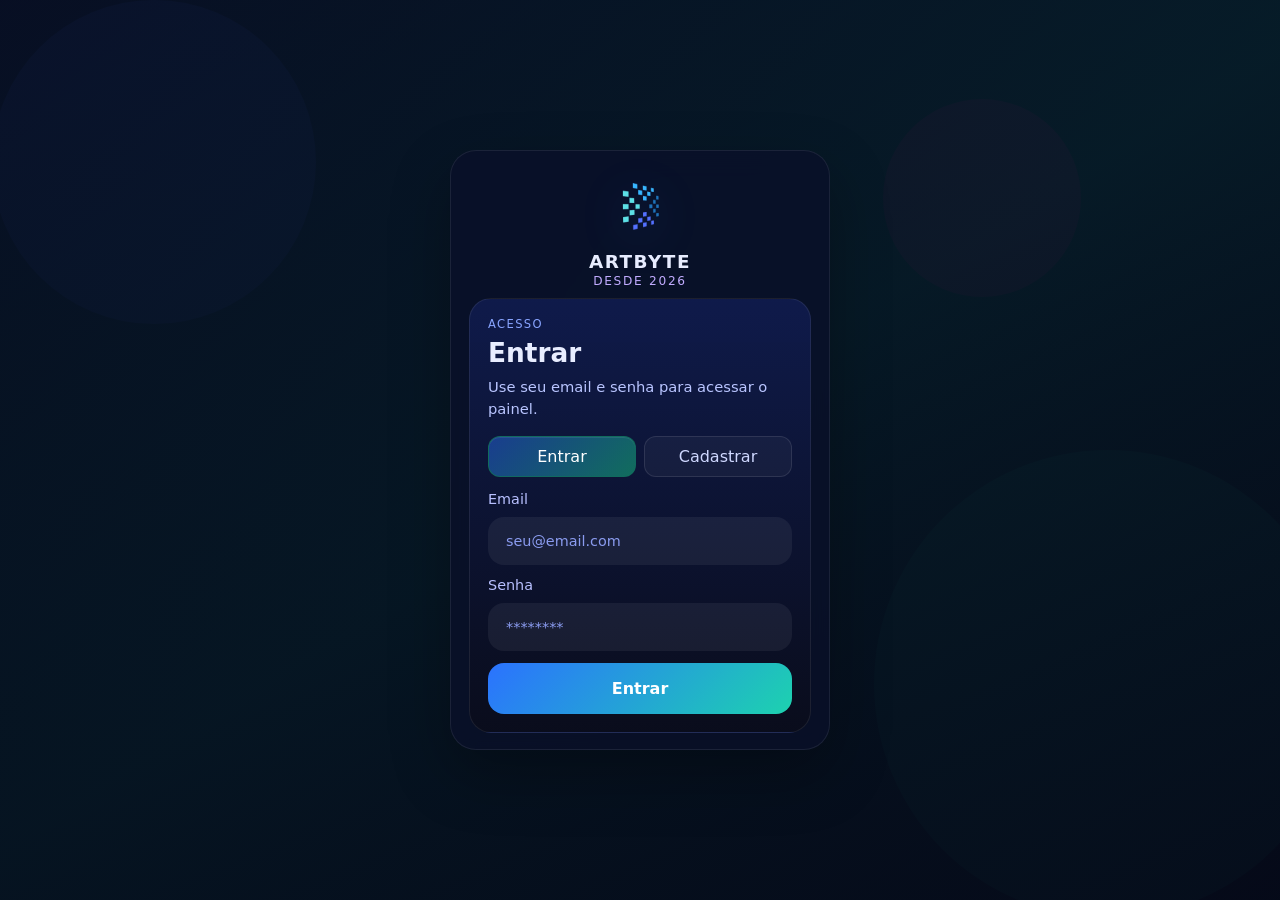
==== site-loja/pages/carrinho.html @ 3f75157d "Organizando e criando mais paginas necessarias" ====
<!DOCTYPE html>
<html lang="pt-BR">
<head>
    <meta charset="UTF-8">
    <meta name="viewport" content="width=device-width, initial-scale=1.0">
    <title>Carrinho | ArtByte Store</title>
    <link rel="stylesheet" href="../css/style.css">
</head>
<body class="store-page">
<div class="store-shell">
    <header class="store-header store-header-wide">
        <div class="store-brand">
            <div class="store-logo"></div>
            <div>
                <p class="tag">Carrinho</p>
                <h1>Seu carrinho</h1>
            </div>
        </div>

        <div class="store-topbar-actions align-end">
            <a class="button-secondary" href="./produtos.html">Continuar comprando</a>
            <button type="button" class="cart-trigger active" onclick="abrirCarrinho()">
                <span class="cart-trigger-icon">Carrinho</span>
                <span id="headerCartCount" class="cart-trigger-badge">0</span>
            </button>

            <div class="user-menu-wrapper">
                <button id="userMenuButton" type="button" class="user-menu-button" onclick="toggleUserMenu()">
                    <span id="userAvatar" class="user-avatar">AB</span>
                    <span class="user-meta">
                        <strong id="userName">Usuario</strong>
                        <small id="userEmail">email@email.com</small>
                    </span>
                </button>

                <div id="userDropdown" class="user-dropdown hidden">
                    <button type="button" onclick="abrirConfiguracoes()">Configuracoes</button>
                    <button type="button" onclick="logout()">Sair</button>
                </div>
            </div>
        </div>
    </header>

    <main class="checkout-layout">
        <section class="card cart-page-list">
            <div class="section-heading">
                <div>
                    <p class="tag">Itens</p>
                    <h2>Revise seu pedido</h2>
                </div>
                <button type="button" class="button-secondary" onclick="esvaziarCarrinho()">Limpar carrinho</button>
            </div>
            <div id="cartPageItems" class="cart-page-items"></div>
            <p id="cartPageEmpty" class="cart-empty hidden">Seu carrinho esta vazio.</p>
        </section>

        <aside class="card checkout-summary">
            <div class="section-heading">
                <div>
                    <p class="tag">Resumo</p>
                    <h2>Pedido</h2>
                </div>
            </div>
            <div class="summary-line">
                <span>Itens</span>
                <strong id="summaryItems">0</strong>
            </div>
            <div class="summary-line">
                <span>Total</span>
                <strong id="summaryTotal">R$ 0,00</strong>
            </div>
            <button type="button" class="button-primary" onclick="irParaPagamento()">Ir para pagamento</button>
        </aside>
    </main>
</div>

<script src="../js/api.js"></script>
<script src="../js/store-common.js"></script>
<script src="../js/carrinho.js"></script>
</body>
</html>
---- site-loja/css/style.css ----
/* Base */
* {
    box-sizing: border-box;
}
html, body {
    margin: 0;
    min-height: 100vh;
    font-family: Inter, system-ui, -apple-system, BlinkMacSystemFont, 'Segoe UI', sans-serif;
    background:
                linear-gradient(rgba(5, 9, 24, 0.78), rgba(5, 9, 24, 0.88)),
                url("data:image/svg+xml,%3Csvg xmlns='http://www.w3.org/2000/svg' width='1600' height='1000' viewBox='0 0 1600 1000'%3E%3Cdefs%3E%3ClinearGradient id='g' x1='0' y1='0' x2='1' y2='1'%3E%3Cstop offset='0%25' stop-color='%2310204b'/%3E%3Cstop offset='50%25' stop-color='%230b5f61'/%3E%3Cstop offset='100%25' stop-color='%23070918'/%3E%3C/linearGradient%3E%3C/defs%3E%3Crect width='1600' height='1000' fill='url(%23g)'/%3E%3Ccircle cx='260' cy='180' r='180' fill='rgba(67,113,255,0.18)'/%3E%3Ccircle cx='1320' cy='760' r='260' fill='rgba(29,210,175,0.16)'/%3E%3Ccircle cx='1180' cy='220' r='110' fill='rgba(255,62,184,0.14)'/%3E%3C/svg%3E") center/cover no-repeat,
                #070b1a;
    color: #e8edff;
}
body {
    overflow-x: hidden;
}
img {
    max-width: 100%;
}
button, input {
    font: inherit;
}
a {
    color: inherit;
    text-decoration: none;
}

.login-page {
    min-height: 100vh;
    display: grid;
    place-items: center;
    padding: 6px 10px;
    overflow: hidden;
}
.login-container {
    width: min(380px, 100%);
    backdrop-filter: blur(14px);
    background: rgba(10, 16, 42, 0.78);
    border: 1px solid rgba(255, 255, 255, 0.08);
    border-radius: 26px;
    box-shadow: 0 24px 60px rgba(0, 0, 0, 0.28);
    padding: 16px 18px;
}
.brand-bar {
    display: flex;
    flex-direction: column;
    align-items: center;
    text-align: center;
    gap: 6px;
    margin-bottom: 10px;
}
.brand-bar .logo {
    width: 78px;
    height: 78px;
    border-radius: 18px;
    flex-shrink: 0;
    background: url("../assets/Logo-transparent.png") center/contain no-repeat;
    filter: drop-shadow(0 10px 24px rgba(44, 114, 255, 0.22));
}
.brand-copy {
    max-width: 100%;
}
.brand-bar strong {
    display: block;
    font-size: 1.15rem;
    letter-spacing: 0.08em;
}
.brand-subtitle {
    margin: 2px 0 0;
    color: #c1acff;
    text-transform: uppercase;
    font-size: 0.76rem;
    letter-spacing: 0.14em;
}
.login-card {
    width: 100%;
    background: rgba(255, 255, 255, 0.05);
    border: 1px solid rgba(255, 255, 255, 0.08);
    border-radius: 22px;
    padding: 18px;
}
.login-card .card-header {
    margin-bottom: 16px;
}
.auth-tabs {
    display: grid;
    grid-template-columns: 1fr 1fr;
    gap: 8px;
    margin-bottom: 14px;
}
.auth-tab {
    min-width: 0;
    width: 100%;
    padding: 10px 12px;
    border-radius: 12px;
    border: 1px solid rgba(255, 255, 255, 0.1);
    background: rgba(255, 255, 255, 0.04);
    color: #cfd8ff;
    cursor: pointer;
    transition: background 0.2s ease, border-color 0.2s ease, transform 0.2s ease;
}
.auth-tab.active {
    background: linear-gradient(135deg, #193d8f, #116d5d);
    color: #fff;
    border-color: rgba(17, 109, 93, 0.9);
    box-shadow: inset 0 1px 0 rgba(255, 255, 255, 0.08);
}
.auth-tab:hover {
    transform: translateY(-1px);
}
.hidden-auth-form {
    display: none;
}
.login-card .tag {
    margin: 0 0 6px;
    color: #88a4ff;
    font-size: 0.72rem;
    letter-spacing: 0.12em;
    text-transform: uppercase;
}
.login-card h1 {
    margin: 0;
    font-size: 1.65rem;
}
.card-note {
    margin: 8px 0 0;
    color: #b9c5ff;
    line-height: 1.5;
    font-size: 0.92rem;
}
.login-card label {
    display: grid;
    gap: 8px;
    margin-bottom: 12px;
    color: #d7e0ff;
    font-size: 0.85rem;
}
.login-card input {
    width: 100%;
    min-width: 0;
    padding: 13px 15px;
    background: rgba(255, 255, 255, 0.06);
    border: 1px solid rgba(255, 255, 255, 0.12);
    border-radius: 14px;
    color: #f4f7ff;
}
.login-card input::placeholder {
    color: #8b9fe6;
}
.login-card form button {
    width: 100%;
    min-width: 0;
    padding: 13px 15px;
    border-radius: 14px;
    border: none;
    background: linear-gradient(135deg, #2b72ff, #1dd2af);
    color: #fff;
    font-weight: 700;
    cursor: pointer;
    transition: transform 0.2s ease, filter 0.2s ease;
}
.login-card form button:hover {
    transform: translateY(-1px);
    filter: brightness(1.05);
}

@media (max-width: 520px) {
    .login-container {
        padding: 12px 14px;
    }
    .brand-bar {
        margin-bottom: 8px;
    }
    .login-card {
        padding: 14px;
    }
}
.brand {
    display: flex;
    align-items: center;
    gap: 14px;
    margin-bottom: 36px;
}
.logo {
    width: 46px;
    height: 46px;
    border-radius: 16px;
    background: linear-gradient(135deg, #1dd2af, #2b72ff);
    display: flex;
    align-items: center;
    justify-content: center;
    font-size: 1.3rem;
    font-weight: 700;
    color: #fff;
}
.brand strong {
    display: block;
    font-size: 1.05rem;
}
.brand small {
    color: #8b97c1;
}
nav {
    display: flex;
    flex-direction: column;
    gap: 8px;
}
.nav-item {
    display: block;
    padding: 14px 16px;
    border-radius: 16px;
    color: #b7c0ff;
    transition: background 0.2s ease, color 0.2s ease;
}
.nav-item:hover,
.nav-item.active {
    background: rgba(255, 255, 255, 0.06);
    color: #ffffff;
}
.bottom-note {
    margin-top: auto;
    font-size: 0.88rem;
    color: #7d8ad1;
}
.content {
    padding: 32px 40px;
}
.topbar {
    display: flex;
    align-items: center;
    justify-content: space-between;
    gap: 16px;
    margin-bottom: 30px;
}
.topbar .tag {
    margin: 0 0 8px;
    color: #8d9afe;
    letter-spacing: 0.08em;
    text-transform: uppercase;
    font-size: 0.8rem;
}
.topbar h1 {
    margin: 0;
    font-size: 2.3rem;
    line-height: 1.05;
}
.header-actions {
    display: flex;
    flex-wrap: wrap;
    gap: 10px;
}
.pill {
    padding: 12px 16px;
    border-radius: 14px;
    background: rgba(255, 255, 255, 0.06);
    color: #c8d0ff;
    font-size: 0.9rem;
}
.dashboard-grid {
    display: grid;
    grid-template-columns: minmax(0, 1.4fr) minmax(0, 0.9fr);
    gap: 24px;
    margin-bottom: 24px;
}
.cards-row {
    display: grid;
    grid-template-columns: repeat(2, minmax(0, 1fr));
    gap: 24px;
}
.card {
    background: rgba(255, 255, 255, 0.04);
    border: 1px solid rgba(255, 255, 255, 0.08);
    border-radius: 30px;
    padding: 28px;
    box-shadow: 0 30px 45px rgba(0, 0, 0, 0.18);
}
.card-header {
    margin-bottom: 18px;
}
.card h2 {
    margin: 0;
    font-size: 1.35rem;
}
.user-card {
    display: flex;
    align-items: center;
    gap: 16px;
}
.avatar {
    width: 72px;
    height: 72px;
    border-radius: 22px;
    display: grid;
    place-items: center;
    color: #fff;
    font-size: 1.7rem;
    background: linear-gradient(135deg, #2b72ff, #1dd2af);
}
.user-card small {
    display: block;
    color: #8da1ff;
    margin-bottom: 6px;
}
.user-card strong {
    color: #fff;
    font-size: 1.5rem;
}
.stats-grid {
    display: grid;
    grid-template-columns: repeat(2, minmax(0, 1fr));
    gap: 16px;
    margin-top: 24px;
}
.stat {
    padding: 20px;
    background: rgba(255, 255, 255, 0.05);
    border: 1px solid rgba(255, 255, 255, 0.08);
    border-radius: 22px;
}
.stat strong {
    display: block;
    margin-bottom: 8px;
    font-size: 1.9rem;
    color: #fff;
}
.stat span {
    color: #aeb8ff;
}
.login-card {
    background: linear-gradient(180deg, rgba(16, 28, 77, 0.94), rgba(10, 13, 28, 0.96));
}
.login-card .tag {
    margin: 0 0 6px;
}
.login-card input,
.login-card form button {
    width: 100%;
    border: none;
    border-radius: 16px;
    padding: 16px 18px;
    background: rgba(255, 255, 255, 0.06);
    color: #ecf2ff;
}
.login-card label {
    display: grid;
    gap: 10px;
    font-size: 0.9rem;
    color: #b8c0ff;
}
.login-card input::placeholder {
    color: #8a9bef;
}
.login-card form button {
    background: linear-gradient(135deg, #2b72ff, #1dd2af);
    color: #fff;
    font-weight: 700;
    cursor: pointer;
    transition: transform 0.2s ease, filter 0.2s ease;
}
.login-card form button:hover {
    transform: translateY(-1px);
    filter: brightness(1.05);
}
.small-card .tag {
    margin-bottom: 14px;
}
.small-card .card-text {
    margin: 0;
    color: #bac5ff;
    line-height: 1.7;
}
.products-page {
    padding: 32px;
}
.products-header {
    display: flex;
    justify-content: space-between;
    align-items: flex-start;
    gap: 20px;
    margin-bottom: 28px;
}
.products-header .tag {
    margin-bottom: 10px;
}
.products-header h1 {
    margin: 0;
    font-size: 2.1rem;
}
.subtitle {
    margin: 10px 0 0;
    color: #adb4ff;
}
.button-back {
    display: inline-flex;
    align-items: center;
    gap: 10px;
    padding: 14px 18px;
    border-radius: 16px;
    background: rgba(255, 255, 255, 0.06);
    color: #e8edff;
    border: 1px solid rgba(255, 255, 255, 0.08);
}
.product-card {
    padding: 28px;
    display: grid;
    gap: 24px;
}
.product-panel {
    display: flex;
    justify-content: space-between;
    align-items: center;
    gap: 16px;
}
.product-form {
    display: grid;
    gap: 16px;
    background: rgba(255, 255, 255, 0.04);
    padding: 22px;
    border-radius: 22px;
    border: 1px solid rgba(255, 255, 255, 0.08);
}
.product-form.hidden {
    display: none;
}
.product-form.add-mode {
    border-color: rgba(29, 210, 175, 0.7);
    box-shadow: 0 20px 40px rgba(29, 210, 175, 0.14);
}
.product-form.edit-mode {
    border-color: rgba(255, 79, 123, 0.7);
    background: rgba(255, 79, 123, 0.08);
    box-shadow: 0 20px 40px rgba(255, 79, 123, 0.14);
}
.product-form label {
    display: grid;
    gap: 10px;
    color: #d9e1ff;
}
.product-form input {
    width: 100%;
    padding: 14px 16px;
    border-radius: 16px;
    border: 1px solid rgba(255, 255, 255, 0.1);
    background: rgba(255, 255, 255, 0.05);
    color: #eef2ff;
}
.product-form input::placeholder {
    color: #8f9efb;
}
.form-actions {
    display: flex;
    gap: 12px;
    flex-wrap: wrap;
}
.button-primary,
.button-secondary,
.button-danger {
    border: none;
    border-radius: 16px;
    padding: 14px 22px;
    cursor: pointer;
    font-weight: 700;
}
.button-primary {
    background: linear-gradient(135deg, #2b72ff, #1dd2af);
    color: #fff;
}
.button-secondary {
    background: rgba(255, 255, 255, 0.07);
    color: #d7e0ff;
}
.button-danger {
    background: #ff4f7b;
    color: #fff;
}
.button-secondary.small,
.button-danger.small {
    padding: 10px 16px;
    font-size: 0.85rem;
}
.product-list {
    list-style: none;
    padding: 0;
    margin: 0;
    display: grid;
    gap: 14px;
}
.product-item {
    padding: 18px 20px;
    background: rgba(255, 255, 255, 0.04);
    border: 1px solid rgba(255, 255, 255, 0.08);
    border-radius: 20px;
    display: flex;
    justify-content: space-between;
    align-items: center;
    gap: 16px;
    flex-wrap: wrap;
}
.product-info {
    display: grid;
    gap: 8px;
}
.product-right {
    display: flex;
    align-items: center;
    gap: 16px;
    flex-wrap: wrap;
}
.product-item strong {
    color: #fff;
}
.product-item span {
    color: #9db0ff;
}
.product-actions {
    display: flex;
    gap: 10px;
    flex-wrap: wrap;
}

.toast {
    position: fixed;
    top: 24px;
    right: 24px;
    max-width: min(360px, calc(100% - 48px));
    padding: 16px 20px;
    border-radius: 18px;
    border: 1px solid rgba(255, 255, 255, 0.12);
    background: rgba(10, 16, 42, 0.96);
    color: #edf2ff;
    box-shadow: 0 24px 60px rgba(0, 0, 0, 0.28);
    opacity: 0;
    transform: translateY(-10px);
    transition: opacity 0.25s ease, transform 0.25s ease;
    z-index: 1000;
}

.toast.hidden {
    display: none;
}

.toast.visible {
    opacity: 1;
    transform: translateY(0);
}

.toast.success {
    border-color: rgba(29, 210, 175, 0.75);
    background: rgba(12, 35, 60, 0.96);
}

.toast.error {
    border-color: rgba(255, 79, 123, 0.85);
    background: rgba(55, 0, 20, 0.95);
}

@media (max-width: 700px) {
    .app-shell {
        grid-template-columns: 1fr;
    }
    .dashboard-grid,
    .cards-row {
        grid-template-columns: 1fr;
    }
    .content {
        padding: 24px;
    }
}

@media (max-width: 700px) {
    .sidebar {
        display: none;
    }
    .products-page,
    .content {
        padding: 18px;
    }
    .products-header {
        flex-direction: column;
        align-items: stretch;
    }
}

.store-page {
    min-height: 100vh;
    background:
            linear-gradient(rgba(7, 10, 24, 0.92), rgba(7, 10, 24, 0.96)),
            radial-gradient(circle at top left, rgba(40, 114, 255, 0.16), transparent 24%),
            #070b1a;
}

.store-shell {
    padding: 24px;
}

.store-header {
    display: grid;
    grid-template-columns: 240px minmax(0, 1fr) auto;
    align-items: center;
    gap: 18px;
    margin-bottom: 24px;
}

.store-brand {
    display: flex;
    align-items: center;
    gap: 14px;
}

.store-logo {
    width: 58px;
    height: 58px;
    background: url("../assets/Logo-transparent.png") center/contain no-repeat;
    filter: drop-shadow(0 10px 24px rgba(44, 114, 255, 0.22));
}

.store-brand h1 {
    margin: 0;
    font-size: 1.7rem;
}

.store-search input {
    width: 100%;
    padding: 15px 18px;
    border-radius: 18px;
    border: 1px solid rgba(255, 255, 255, 0.08);
    background: rgba(255, 255, 255, 0.06);
    color: #eef2ff;
}

.store-actions {
    display: flex;
    gap: 12px;
    align-items: center;
}

.store-layout {
    display: grid;
    grid-template-columns: minmax(0, 1fr) 340px;
    gap: 24px;
    align-items: start;
}

.store-main {
    display: grid;
    gap: 20px;
}

.admin-panel.hidden {
    display: none;
}

.admin-panel-header {
    display: flex;
    justify-content: space-between;
    gap: 16px;
    align-items: start;
    margin-bottom: 16px;
}

.catalog-section {
    display: grid;
    gap: 16px;
}

.catalog-toolbar {
    display: flex;
    align-items: end;
    justify-content: space-between;
    gap: 16px;
}

.catalog-toolbar h2 {
    margin: 4px 0 0;
    font-size: 1.8rem;
}

.catalog-info {
    margin: 0;
    color: #aeb8ff;
}

.catalog-empty.hidden {
    display: none;
}

.catalog-grid {
    display: grid;
    grid-template-columns: repeat(auto-fill, minmax(220px, 1fr));
    gap: 18px;
}

.product-market-card {
    background: rgba(255, 255, 255, 0.05);
    border: 1px solid rgba(255, 255, 255, 0.08);
    border-radius: 24px;
    overflow: hidden;
    box-shadow: 0 20px 40px rgba(0, 0, 0, 0.18);
}

.product-market-image {
    width: 100%;
    height: 210px;
    object-fit: cover;
    background: rgba(255, 255, 255, 0.04);
}

.product-market-body {
    padding: 16px;
    display: grid;
    gap: 12px;
}

.product-market-body h3 {
    margin: 0;
    font-size: 1.05rem;
    min-height: 2.8em;
}

.product-market-stock {
    margin: 0;
    color: #aeb8ff;
    font-size: 0.92rem;
}

.product-market-price {
    font-size: 1.35rem;
    color: #ffffff;
}

.product-market-actions {
    display: grid;
    gap: 10px;
}

.cart-sidebar {
    position: sticky;
    top: 24px;
}

.cart-card {
    display: grid;
    gap: 18px;
}

.cart-header {
    display: flex;
    justify-content: space-between;
    gap: 12px;
    align-items: start;
}

.cart-header h2 {
    margin: 4px 0 0;
}

.cart-badge {
    min-width: 34px;
    height: 34px;
    border-radius: 999px;
    display: grid;
    place-items: center;
    background: linear-gradient(135deg, #2b72ff, #1dd2af);
    color: #fff;
    font-weight: 700;
}

.cart-items {
    display: grid;
    gap: 14px;
}

.cart-item {
    display: grid;
    grid-template-columns: 68px minmax(0, 1fr);
    gap: 12px;
    align-items: start;
}

.cart-item-image {
    width: 68px;
    height: 68px;
    border-radius: 16px;
    object-fit: cover;
}

.cart-item-info {
    display: grid;
    gap: 6px;
}

.cart-item-info strong {
    font-size: 0.95rem;
}

.cart-item-info span {
    color: #b7c0ff;
}

.cart-item-controls {
    display: flex;
    align-items: center;
    gap: 8px;
    flex-wrap: wrap;
}

.cart-empty {
    margin: 0;
    color: #aeb8ff;
}

.cart-footer {
    display: grid;
    gap: 12px;
}

.cart-total-line {
    display: flex;
    justify-content: space-between;
    align-items: center;
    color: #dce4ff;
}

@media (max-width: 980px) {
    .store-header {
        grid-template-columns: 1fr;
    }

    .store-layout {
        grid-template-columns: 1fr;
    }

    .cart-sidebar {
        position: static;
    }
}
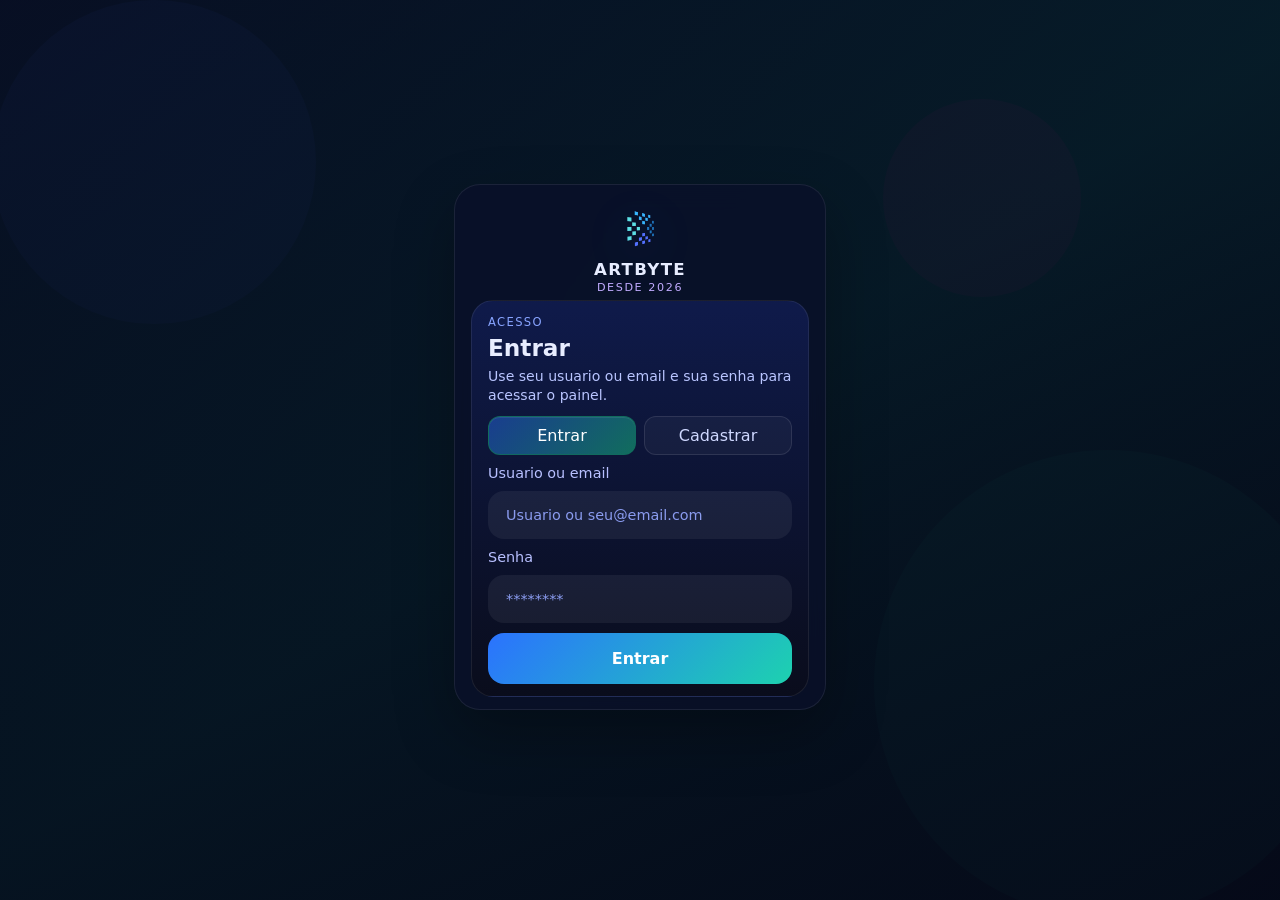
==== commit 85a5da33: "Colocando Logo nas paginas" ====
--- a/site-loja/pages/carrinho.html
+++ b/site-loja/pages/carrinho.html
@@ -4,6 +4,7 @@
     <meta charset="UTF-8">
     <meta name="viewport" content="width=device-width, initial-scale=1.0">
     <title>Carrinho | ArtByte Store</title>
+    <link rel="icon" type="image/x-icon" href="/site-loja/assets/Logo-transparent.png">
     <link rel="stylesheet" href="../css/style.css">
 </head>
 <body class="store-page">
--- a/site-loja/css/style.css
+++ b/site-loja/css/style.css
@@ -15,6 +15,9 @@
 body {
     overflow-x: hidden;
 }
+.hidden {
+    display: none !important;
+}
 img {
     max-width: 100%;
 }
@@ -30,30 +33,30 @@
     min-height: 100vh;
     display: grid;
     place-items: center;
-    padding: 6px 10px;
+    padding: 2px 10px 8px;
     overflow: hidden;
 }
 .login-container {
-    width: min(380px, 100%);
+    width: min(372px, 100%);
     backdrop-filter: blur(14px);
     background: rgba(10, 16, 42, 0.78);
     border: 1px solid rgba(255, 255, 255, 0.08);
     border-radius: 26px;
     box-shadow: 0 24px 60px rgba(0, 0, 0, 0.28);
-    padding: 16px 18px;
+    padding: 14px 16px 12px;
 }
 .brand-bar {
     display: flex;
     flex-direction: column;
     align-items: center;
     text-align: center;
-    gap: 6px;
-    margin-bottom: 10px;
+    gap: 4px;
+    margin-bottom: 6px;
 }
 .brand-bar .logo {
-    width: 78px;
-    height: 78px;
-    border-radius: 18px;
+    width: 58px;
+    height: 58px;
+    border-radius: 16px;
     flex-shrink: 0;
     background: url("../assets/Logo-transparent.png") center/contain no-repeat;
     filter: drop-shadow(0 10px 24px rgba(44, 114, 255, 0.22));
@@ -63,14 +66,15 @@
 }
 .brand-bar strong {
     display: block;
-    font-size: 1.15rem;
+    font-size: 1.04rem;
     letter-spacing: 0.08em;
+    line-height: 1.1;
 }
 .brand-subtitle {
     margin: 2px 0 0;
     color: #c1acff;
     text-transform: uppercase;
-    font-size: 0.76rem;
+    font-size: 0.7rem;
     letter-spacing: 0.14em;
 }
 .login-card {
@@ -78,21 +82,21 @@
     background: rgba(255, 255, 255, 0.05);
     border: 1px solid rgba(255, 255, 255, 0.08);
     border-radius: 22px;
-    padding: 18px;
+    padding: 14px 16px 12px;
 }
 .login-card .card-header {
-    margin-bottom: 16px;
+    margin-bottom: 10px;
 }
 .auth-tabs {
     display: grid;
     grid-template-columns: 1fr 1fr;
     gap: 8px;
-    margin-bottom: 14px;
+    margin-bottom: 10px;
 }
 .auth-tab {
     min-width: 0;
     width: 100%;
-    padding: 10px 12px;
+    padding: 9px 12px;
     border-radius: 12px;
     border: 1px solid rgba(255, 255, 255, 0.1);
     background: rgba(255, 255, 255, 0.04);
@@ -113,33 +117,34 @@
     display: none;
 }
 .login-card .tag {
-    margin: 0 0 6px;
+    margin: 0 0 4px;
     color: #88a4ff;
     font-size: 0.72rem;
     letter-spacing: 0.12em;
     text-transform: uppercase;
 }
 .login-card h1 {
-    margin: 0;
-    font-size: 1.65rem;
+    margin: 0 0 2px;
+    font-size: 1.45rem;
+    line-height: 1.1;
 }
 .card-note {
-    margin: 8px 0 0;
+    margin: 6px 0 0;
     color: #b9c5ff;
-    line-height: 1.5;
-    font-size: 0.92rem;
+    line-height: 1.4;
+    font-size: 0.88rem;
 }
 .login-card label {
     display: grid;
-    gap: 8px;
-    margin-bottom: 12px;
+    gap: 6px;
+    margin-bottom: 10px;
     color: #d7e0ff;
-    font-size: 0.85rem;
+    font-size: 0.82rem;
 }
 .login-card input {
     width: 100%;
     min-width: 0;
-    padding: 13px 15px;
+    padding: 11px 14px;
     background: rgba(255, 255, 255, 0.06);
     border: 1px solid rgba(255, 255, 255, 0.12);
     border-radius: 14px;
@@ -151,7 +156,7 @@
 .login-card form button {
     width: 100%;
     min-width: 0;
-    padding: 13px 15px;
+    padding: 11px 15px;
     border-radius: 14px;
     border: none;
     background: linear-gradient(135deg, #2b72ff, #1dd2af);
@@ -167,13 +172,14 @@
 
 @media (max-width: 520px) {
     .login-container {
+        width: min(360px, 100%);
         padding: 12px 14px;
     }
     .brand-bar {
-        margin-bottom: 8px;
+        margin-bottom: 10px;
     }
     .login-card {
-        padding: 14px;
+        padding: 13px;
     }
 }
 .brand {
@@ -590,6 +596,14 @@
             #070b1a;
 }
 
+.admin-view.store-page {
+    background:
+            linear-gradient(rgba(5, 12, 28, 0.94), rgba(7, 19, 32, 0.97)),
+            radial-gradient(circle at top left, rgba(36, 178, 255, 0.18), transparent 26%),
+            radial-gradient(circle at bottom right, rgba(29, 210, 175, 0.14), transparent 24%),
+            #06111f;
+}
+
 .store-shell {
     padding: 24px;
 }
@@ -609,15 +623,20 @@
 }
 
 .store-logo {
-    width: 58px;
-    height: 58px;
+    width: 76px;
+    height: 76px;
     background: url("../assets/Logo-transparent.png") center/contain no-repeat;
     filter: drop-shadow(0 10px 24px rgba(44, 114, 255, 0.22));
+    flex-shrink: 0;
 }
 
 .store-brand h1 {
     margin: 0;
-    font-size: 1.7rem;
+    font-size: 1.85rem;
+}
+
+.admin-view .store-brand h1 {
+    letter-spacing: 0.02em;
 }
 
 .store-search input {
@@ -835,3 +854,808 @@
         position: static;
     }
 }
+
+.store-header-wide {
+    grid-template-columns: 240px minmax(0, 1fr) auto;
+}
+
+.store-layout-single {
+    display: block;
+}
+
+.store-catalog-layout {
+    display: grid;
+    grid-template-columns: 280px minmax(0, 1fr);
+    gap: 24px;
+    align-items: start;
+}
+
+.store-topbar-actions {
+    display: flex;
+    align-items: center;
+    gap: 14px;
+    justify-content: flex-end;
+}
+
+.store-topbar-actions.align-end {
+    justify-content: flex-end;
+}
+
+.cart-trigger {
+    border: 1px solid rgba(255, 255, 255, 0.08);
+    background: rgba(255, 255, 255, 0.06);
+    color: #eef2ff;
+    border-radius: 18px;
+    padding: 12px 16px;
+    display: inline-flex;
+    align-items: center;
+    gap: 10px;
+    cursor: pointer;
+    transition: transform 0.2s ease, border-color 0.2s ease;
+}
+
+.cart-trigger:hover,
+.cart-trigger.active {
+    transform: translateY(-1px);
+    border-color: rgba(43, 114, 255, 0.45);
+}
+
+.cart-trigger-icon {
+    font-weight: 600;
+}
+
+.cart-trigger-badge {
+    min-width: 26px;
+    height: 26px;
+    border-radius: 999px;
+    display: grid;
+    place-items: center;
+    background: linear-gradient(135deg, #2b72ff, #1dd2af);
+    color: #fff;
+    font-size: 0.85rem;
+    font-weight: 700;
+    padding: 0 8px;
+}
+
+.user-menu-wrapper {
+    position: relative;
+}
+
+.user-menu-button {
+    display: flex;
+    align-items: center;
+    gap: 12px;
+    padding: 10px 14px;
+    border-radius: 20px;
+    border: 1px solid rgba(255, 255, 255, 0.08);
+    background: rgba(255, 255, 255, 0.06);
+    color: #eef2ff;
+    cursor: pointer;
+    min-width: 220px;
+}
+
+.user-avatar {
+    width: 44px;
+    height: 44px;
+    border-radius: 50%;
+    display: grid;
+    place-items: center;
+    background: linear-gradient(135deg, #2b72ff, #1dd2af);
+    color: #fff;
+    font-weight: 700;
+    overflow: hidden;
+}
+
+.user-avatar img {
+    width: 100%;
+    height: 100%;
+    object-fit: cover;
+    display: block;
+}
+
+.user-avatar.has-photo {
+    background: rgba(255, 255, 255, 0.08);
+}
+
+.user-meta {
+    display: grid;
+    text-align: left;
+    min-width: 0;
+}
+
+.user-meta strong,
+.user-meta small {
+    white-space: nowrap;
+    overflow: hidden;
+    text-overflow: ellipsis;
+}
+
+.user-meta small {
+    color: #aeb8ff;
+}
+
+.user-dropdown {
+    position: absolute;
+    top: calc(100% + 10px);
+    right: 0;
+    min-width: 200px;
+    background: #121c46;
+    border: 1px solid rgba(255, 255, 255, 0.08);
+    border-radius: 18px;
+    padding: 8px;
+    display: grid;
+    gap: 6px;
+    z-index: 20;
+    box-shadow: 0 16px 40px rgba(0, 0, 0, 0.28);
+}
+
+.user-dropdown.hidden {
+    display: none;
+}
+
+.user-dropdown button {
+    width: 100%;
+    border: 0;
+    background: transparent;
+    color: #eef2ff;
+    text-align: left;
+    padding: 10px 12px;
+    border-radius: 12px;
+    cursor: pointer;
+}
+
+.user-dropdown button:hover {
+    background: rgba(255, 255, 255, 0.06);
+}
+
+.admin-toolbar {
+    margin-bottom: 16px;
+}
+
+.filter-sidebar {
+    position: sticky;
+    top: 24px;
+    display: grid;
+    gap: 18px;
+    padding: 22px;
+    background:
+        linear-gradient(180deg, rgba(10, 16, 42, 0.98), rgba(19, 30, 75, 0.96));
+    border: 1px solid rgba(255, 255, 255, 0.08);
+    box-shadow: 0 20px 44px rgba(0, 0, 0, 0.2);
+}
+
+.filter-header {
+    display: flex;
+    justify-content: space-between;
+    gap: 12px;
+    align-items: start;
+}
+
+.filter-header h2 {
+    margin: 4px 0 0;
+    font-size: 1.35rem;
+}
+
+.filter-group {
+    display: grid;
+    gap: 8px;
+}
+
+.filter-group label {
+    color: #ccd7ff;
+    font-size: 0.94rem;
+}
+
+.filter-group input,
+.filter-group select {
+    width: 100%;
+    min-height: 48px;
+    padding: 12px 14px;
+    border-radius: 14px;
+    border: 1px solid rgba(255, 255, 255, 0.1);
+    background: rgba(255, 255, 255, 0.05);
+    color: #eef2ff;
+    outline: none;
+}
+
+.filter-group select {
+    appearance: none;
+}
+
+.filter-group select option {
+    background: #18224f;
+    color: #eef2ff;
+}
+
+.filter-group input:focus,
+.filter-group select:focus {
+    border-color: rgba(71, 146, 255, 0.65);
+    box-shadow: 0 0 0 4px rgba(43, 114, 255, 0.12);
+}
+
+.filter-checklist {
+    display: grid;
+    gap: 10px;
+    padding: 14px 16px;
+    border-radius: 18px;
+    background: rgba(255, 255, 255, 0.04);
+    border: 1px solid rgba(255, 255, 255, 0.08);
+}
+
+.filter-checkbox {
+    display: flex;
+    align-items: center;
+    gap: 10px;
+    color: #eef2ff;
+}
+
+.filter-checkbox input {
+    appearance: none;
+    width: 20px;
+    height: 20px;
+    margin: 0;
+    border-radius: 6px;
+    border: 1px solid rgba(155, 182, 255, 0.45);
+    background: rgba(255, 255, 255, 0.06);
+    display: grid;
+    place-items: center;
+    cursor: pointer;
+    transition: border-color 0.2s ease, background 0.2s ease, box-shadow 0.2s ease;
+}
+
+.filter-checkbox input::after {
+    content: "";
+    width: 10px;
+    height: 10px;
+    border-radius: 3px;
+    background: linear-gradient(135deg, #2b72ff, #1dd2af);
+    transform: scale(0);
+    transition: transform 0.18s ease;
+}
+
+.filter-checkbox input:checked {
+    border-color: rgba(43, 114, 255, 0.9);
+    box-shadow: 0 0 0 4px rgba(43, 114, 255, 0.12);
+}
+
+.filter-checkbox input:checked::after {
+    transform: scale(1);
+}
+
+.filter-summary {
+    padding: 16px 18px;
+    border-radius: 18px;
+    background: linear-gradient(135deg, rgba(43, 114, 255, 0.16), rgba(29, 210, 175, 0.1));
+    border: 1px solid rgba(105, 161, 255, 0.18);
+}
+
+.filter-summary strong {
+    display: block;
+    margin-bottom: 6px;
+}
+
+.filter-summary p {
+    margin: 0;
+    color: #c7d5ff;
+    line-height: 1.5;
+    font-size: 0.94rem;
+}
+
+.admin-dashboard {
+    display: grid;
+    gap: 18px;
+}
+
+.admin-hero {
+    display: flex;
+    justify-content: space-between;
+    gap: 18px;
+    align-items: center;
+    background:
+        linear-gradient(135deg, rgba(18, 31, 88, 0.96), rgba(18, 107, 95, 0.82));
+    border: 1px solid rgba(89, 150, 255, 0.22);
+}
+
+.admin-hero h2 {
+    margin: 4px 0 0;
+    font-size: 2rem;
+}
+
+.admin-kpis {
+    display: grid;
+    grid-template-columns: repeat(4, minmax(0, 1fr));
+    gap: 16px;
+}
+
+.admin-kpi {
+    gap: 8px;
+    background: linear-gradient(180deg, rgba(255, 255, 255, 0.06), rgba(255, 255, 255, 0.03));
+}
+
+.admin-kpi span {
+    color: #aeb8ff;
+    font-size: 0.92rem;
+}
+
+.admin-kpi strong {
+    font-size: 1.6rem;
+    color: #ffffff;
+}
+
+.admin-inventory {
+    display: grid;
+    gap: 16px;
+}
+
+.admin-table-wrap {
+    overflow-x: auto;
+}
+
+.admin-table {
+    width: 100%;
+    border-collapse: collapse;
+}
+
+.admin-table th,
+.admin-table td {
+    padding: 14px 12px;
+    text-align: left;
+    border-bottom: 1px solid rgba(255, 255, 255, 0.08);
+}
+
+.admin-table th {
+    color: #9fb2ff;
+    font-size: 0.82rem;
+    text-transform: uppercase;
+    letter-spacing: 0.08em;
+}
+
+.admin-product-cell {
+    display: flex;
+    align-items: center;
+    gap: 12px;
+}
+
+.admin-product-cell img {
+    width: 54px;
+    height: 54px;
+    border-radius: 14px;
+    object-fit: cover;
+}
+
+.admin-product-cell strong {
+    display: block;
+    margin-bottom: 4px;
+}
+
+.admin-product-cell span {
+    color: #aeb8ff;
+    font-size: 0.85rem;
+}
+
+.status-pill {
+    display: inline-flex;
+    align-items: center;
+    justify-content: center;
+    min-width: 108px;
+    padding: 8px 12px;
+    border-radius: 999px;
+    font-size: 0.84rem;
+    font-weight: 600;
+}
+
+.status-pill.in-stock {
+    background: rgba(29, 210, 175, 0.14);
+    color: #bff8eb;
+    border: 1px solid rgba(29, 210, 175, 0.3);
+}
+
+.status-pill.out-stock {
+    background: rgba(255, 111, 145, 0.14);
+    color: #ffd2de;
+    border: 1px solid rgba(255, 111, 145, 0.28);
+}
+
+.admin-table-actions {
+    display: flex;
+    gap: 8px;
+    flex-wrap: wrap;
+}
+
+.checkout-layout {
+    display: grid;
+    grid-template-columns: minmax(0, 1fr) 320px;
+    gap: 24px;
+    align-items: start;
+}
+
+.single-panel-layout {
+    max-width: 820px;
+    margin: 0 auto;
+}
+
+.section-heading {
+    display: flex;
+    justify-content: space-between;
+    gap: 16px;
+    align-items: start;
+    margin-bottom: 18px;
+}
+
+.section-heading h2 {
+    margin: 4px 0 0;
+}
+
+.cart-page-list,
+.checkout-summary,
+.settings-card,
+.payment-card {
+    display: grid;
+    gap: 16px;
+}
+
+.settings-card {
+    gap: 22px;
+}
+
+.payment-card {
+    padding: 28px;
+    background:
+        linear-gradient(180deg, rgba(20, 31, 78, 0.96), rgba(10, 16, 42, 0.98));
+    border: 1px solid rgba(86, 145, 255, 0.24);
+    box-shadow: 0 24px 56px rgba(3, 8, 24, 0.36);
+}
+
+.payment-card .section-heading {
+    margin-bottom: 10px;
+}
+
+.payment-card .section-heading h2 {
+    font-size: 1.9rem;
+}
+
+.payment-card .tag {
+    color: #7db0ff;
+}
+
+.payment-topline {
+    display: flex;
+    justify-content: space-between;
+    gap: 16px;
+    align-items: center;
+    flex-wrap: wrap;
+}
+
+.payment-security-badge {
+    display: inline-flex;
+    align-items: center;
+    gap: 8px;
+    padding: 10px 14px;
+    border-radius: 999px;
+    background: rgba(29, 210, 175, 0.12);
+    border: 1px solid rgba(29, 210, 175, 0.28);
+    color: #bff8eb;
+    font-size: 0.92rem;
+    font-weight: 600;
+}
+
+.payment-security-badge::before {
+    content: "";
+    width: 10px;
+    height: 10px;
+    border-radius: 50%;
+    background: #1dd2af;
+    box-shadow: 0 0 18px rgba(29, 210, 175, 0.55);
+}
+
+.payment-brands {
+    display: flex;
+    gap: 10px;
+    flex-wrap: wrap;
+}
+
+.payment-brands span {
+    padding: 9px 12px;
+    border-radius: 12px;
+    background: rgba(255, 255, 255, 0.06);
+    border: 1px solid rgba(255, 255, 255, 0.08);
+    color: #eef2ff;
+    font-size: 0.9rem;
+    letter-spacing: 0.02em;
+}
+
+.payment-highlight {
+    padding: 18px 20px;
+    border-radius: 20px;
+    background: linear-gradient(135deg, rgba(43, 114, 255, 0.16), rgba(29, 210, 175, 0.1));
+    border: 1px solid rgba(105, 161, 255, 0.24);
+}
+
+.payment-highlight strong {
+    display: block;
+    margin-bottom: 6px;
+    font-size: 1rem;
+}
+
+.payment-highlight p {
+    margin: 0;
+    color: #c7d5ff;
+    line-height: 1.5;
+}
+
+.cart-page-items {
+    display: grid;
+    gap: 14px;
+}
+
+.cart-page-item {
+    display: grid;
+    grid-template-columns: 110px minmax(0, 1fr);
+    gap: 16px;
+    align-items: center;
+    padding: 14px;
+    border-radius: 20px;
+    background: rgba(255, 255, 255, 0.04);
+    border: 1px solid rgba(255, 255, 255, 0.08);
+}
+
+.cart-page-item-image {
+    width: 110px;
+    height: 110px;
+    border-radius: 18px;
+    object-fit: cover;
+}
+
+.cart-page-item-info {
+    display: grid;
+    gap: 8px;
+}
+
+.cart-page-item-info strong {
+    font-size: 1rem;
+}
+
+.cart-page-item-info span {
+    color: #aeb8ff;
+}
+
+.summary-line {
+    display: flex;
+    justify-content: space-between;
+    align-items: center;
+    color: #dce4ff;
+    padding-bottom: 12px;
+    border-bottom: 1px solid rgba(255, 255, 255, 0.08);
+}
+
+.settings-form {
+    display: grid;
+    gap: 16px;
+}
+
+.settings-form label {
+    display: grid;
+    gap: 8px;
+}
+
+.profile-photo-block {
+    display: grid;
+    grid-template-columns: 96px minmax(0, 1fr);
+    gap: 16px;
+    align-items: center;
+    padding: 16px;
+    border-radius: 20px;
+    background: rgba(255, 255, 255, 0.04);
+    border: 1px solid rgba(255, 255, 255, 0.08);
+}
+
+.profile-photo-preview {
+    width: 96px;
+    height: 96px;
+    border-radius: 24px;
+    display: grid;
+    place-items: center;
+    background: linear-gradient(135deg, #2b72ff, #1dd2af);
+    color: #fff;
+    font-size: 1.8rem;
+    font-weight: 700;
+    overflow: hidden;
+}
+
+.profile-photo-preview img {
+    width: 100%;
+    height: 100%;
+    object-fit: cover;
+    display: block;
+    transform-origin: center;
+}
+
+.profile-photo-preview.has-photo {
+    background: rgba(255, 255, 255, 0.08);
+}
+
+.profile-photo-fields {
+    display: grid;
+    gap: 14px;
+}
+
+.photo-adjust-grid {
+    display: grid;
+    gap: 12px;
+}
+
+.settings-form input[type="file"] {
+    padding: 10px 12px;
+}
+
+.settings-form input[type="range"] {
+    padding: 0;
+    min-height: auto;
+    height: 6px;
+    border-radius: 999px;
+    background: rgba(255, 255, 255, 0.1);
+    box-shadow: none;
+}
+
+.settings-form input[type="range"]:focus {
+    transform: none;
+    box-shadow: none;
+}
+
+.settings-form label span {
+    color: #ccd7ff;
+    font-size: 0.95rem;
+}
+
+.settings-form input {
+    width: 100%;
+    min-height: 54px;
+    padding: 14px 16px;
+    border-radius: 16px;
+    border: 1px solid rgba(255, 255, 255, 0.1);
+    background: rgba(255, 255, 255, 0.06);
+    color: #eef2ff;
+    outline: none;
+    transition: border-color 0.2s ease, box-shadow 0.2s ease, transform 0.2s ease;
+}
+
+.settings-form input::placeholder {
+    color: rgba(210, 220, 255, 0.55);
+}
+
+.settings-form input:focus {
+    border-color: rgba(71, 146, 255, 0.65);
+    box-shadow: 0 0 0 4px rgba(43, 114, 255, 0.12);
+    transform: translateY(-1px);
+}
+
+.payment-grid {
+    display: grid;
+    grid-template-columns: repeat(2, minmax(0, 1fr));
+    gap: 16px;
+}
+
+.payment-note {
+    display: flex;
+    gap: 10px;
+    align-items: flex-start;
+    padding: 14px 16px;
+    border-radius: 16px;
+    background: rgba(255, 255, 255, 0.04);
+    border: 1px solid rgba(255, 255, 255, 0.08);
+}
+
+.payment-note p {
+    margin: 0;
+    color: #bfcaff;
+    line-height: 1.5;
+    font-size: 0.94rem;
+}
+
+.payment-note-dot {
+    width: 10px;
+    height: 10px;
+    border-radius: 50%;
+    background: #2b72ff;
+    margin-top: 4px;
+    flex-shrink: 0;
+}
+
+.checkout-summary {
+    padding: 24px;
+    background:
+        linear-gradient(180deg, rgba(8, 14, 37, 0.98), rgba(15, 26, 68, 0.98));
+    border: 1px solid rgba(255, 255, 255, 0.1);
+    box-shadow: 0 20px 44px rgba(0, 0, 0, 0.22);
+}
+
+.checkout-summary .summary-line:last-of-type {
+    padding: 18px 18px 16px;
+    border: 0;
+    border-radius: 18px;
+    background: linear-gradient(135deg, rgba(43, 114, 255, 0.2), rgba(29, 210, 175, 0.18));
+}
+
+.checkout-summary .summary-line strong {
+    font-size: 1.1rem;
+    color: #ffffff;
+}
+
+.summary-box {
+    padding: 16px 18px;
+    border-radius: 18px;
+    background: rgba(255, 255, 255, 0.05);
+    border: 1px solid rgba(255, 255, 255, 0.08);
+}
+
+.summary-box strong {
+    display: block;
+    margin-bottom: 6px;
+}
+
+.summary-box p {
+    margin: 0;
+    color: #bfcaff;
+    line-height: 1.5;
+    font-size: 0.94rem;
+}
+
+@media (max-width: 980px) {
+    .store-header-wide {
+        grid-template-columns: 1fr;
+    }
+
+    .store-catalog-layout {
+        grid-template-columns: 1fr;
+    }
+
+    .store-topbar-actions {
+        justify-content: stretch;
+        flex-wrap: wrap;
+    }
+
+    .user-menu-button {
+        width: 100%;
+    }
+
+    .checkout-layout {
+        grid-template-columns: 1fr;
+    }
+
+    .filter-sidebar {
+        position: static;
+    }
+
+    .admin-kpis {
+        grid-template-columns: repeat(2, minmax(0, 1fr));
+    }
+
+    .admin-hero {
+        flex-direction: column;
+        align-items: stretch;
+    }
+}
+
+@media (max-width: 680px) {
+    .cart-page-item {
+        grid-template-columns: 1fr;
+    }
+
+    .payment-grid {
+        grid-template-columns: 1fr;
+    }
+
+    .payment-topline {
+        align-items: stretch;
+    }
+
+    .profile-photo-block {
+        grid-template-columns: 1fr;
+        justify-items: center;
+        text-align: center;
+    }
+
+    .admin-kpis {
+        grid-template-columns: 1fr;
+    }
+}
